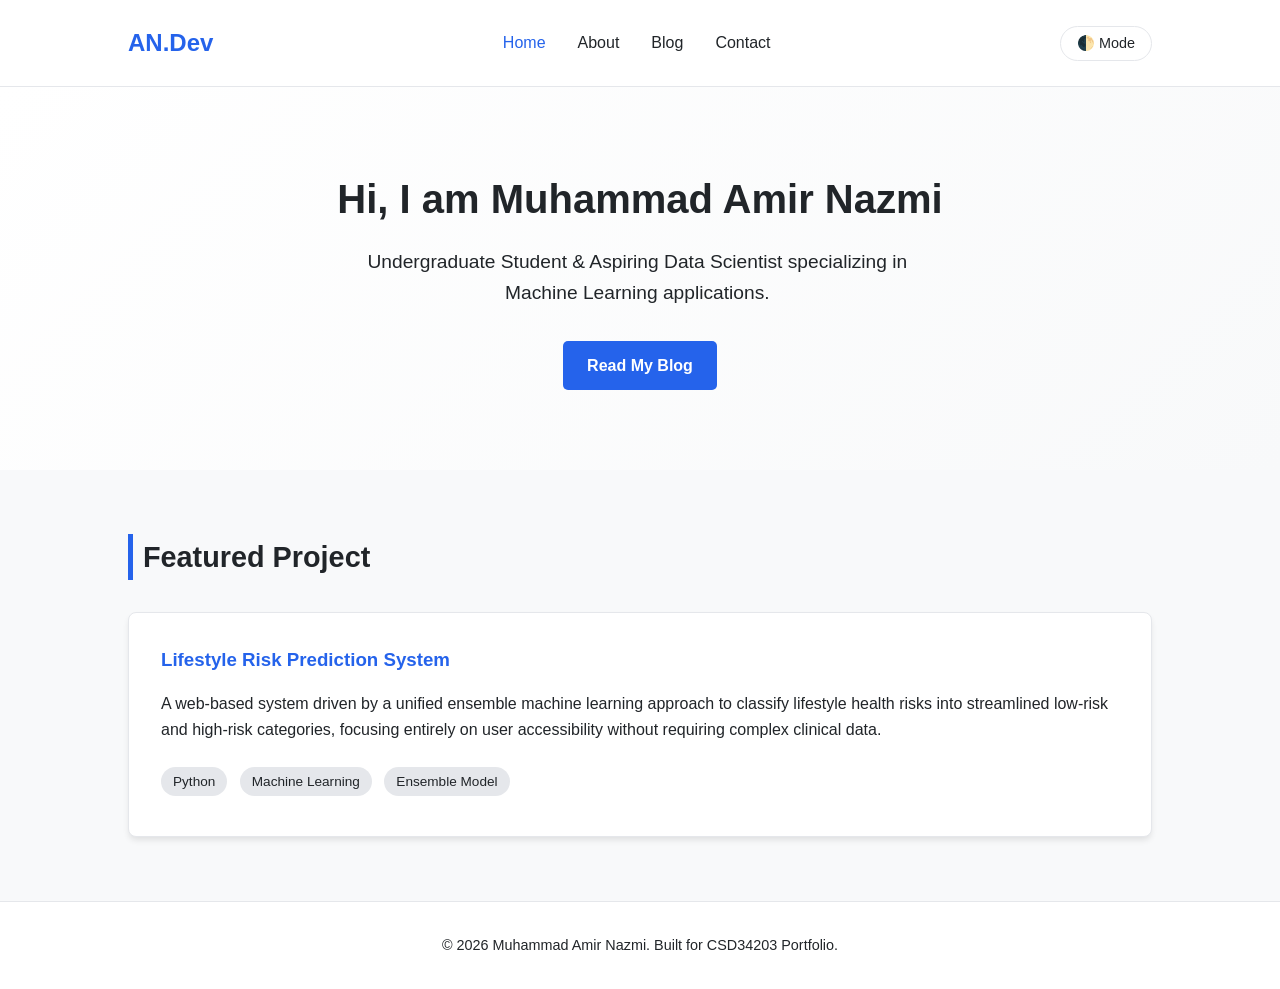
==== index.html @ b19c59d3 "fix: populate missing html contents and complete readme documentation" ====
<!DOCTYPE html>
<html lang="en">
<head>
    <meta charset="UTF-8">
    <meta name="viewport" content="width=device-width, initial-scale=1.0">
    <title>Amir Nazmi | Portfolio & Blog</title>
    <link rel="stylesheet" href="css/style.css">
</head>
<body>
    <header>
        <div class="logo">AN.Dev</div>
        <nav>
            <ul>
                <li><a href="index.html" class="active">Home</a></li>
                <li><a href="about.html">About</a></li>
                <li><a href="blog.html">Blog</a></li>
                <li><a href="contact.html">Contact</a></li>
            </ul>
        </nav>
        <button id="theme-toggle">🌓 Mode</button>
    </header>

    <section class="hero">
        <div class="hero-content">
            <h1>Hi, I am Muhammad Amir Nazmi</h1>
            <p>Undergraduate Student & Aspiring Data Scientist specializing in Machine Learning applications.</p>
            <a href="blog.html" class="btn">Read My Blog</a>
        </div>
    </section>

    <section class="featured-project">
        <h2>Featured Project</h2>
        <div class="project-card">
            <h3>Lifestyle Risk Prediction System</h3>
            <p>A web-based system driven by a unified ensemble machine learning approach to classify lifestyle health risks into streamlined low-risk and high-risk categories, focusing entirely on user accessibility without requiring complex clinical data.</p>
            <span class="tag">Python</span>
            <span class="tag">Machine Learning</span>
            <span class="tag">Ensemble Model</span>
        </div>
    </section>

    <footer>
        <p>&copy; 2026 Muhammad Amir Nazmi. Built for CSD34203 Portfolio.</p>
    </footer>

    <script src="js/script.js"></script>
</body>
</html>
---- css/style.css ----
/* --- Root Variables (Sistem Warna) --- */
:root {
    --bg-color: #f8f9fa;
    --text-color: #212529;
    --card-bg: #ffffff;
    --primary-color: #2563eb;
    --accent-color: #1d4ed8;
    --border-color: #e5e7eb;
}

[data-theme="dark"] {
    --bg-color: #111827;
    --text-color: #f9fafb;
    --card-bg: #1f2937;
    --primary-color: #3b82f6;
    --accent-color: #60a5fa;
    --border-color: #374151;
}

/* --- Base Reset --- */
* {
    margin: 0;
    padding: 0;
    box-sizing: border-box;
    font-family: 'Segoe UI', Tahoma, Geneva, Verdana, sans-serif;
}

body {
    background-color: var(--bg-color);
    color: var(--text-color);
    transition: background-color 0.3s, color 0.3s;
    line-height: 1.6;
}

/* --- Header & Navigation --- */
header {
    display: flex;
    justify-content: space-between;
    align-items: center;
    padding: 1.5rem 10%;
    background-color: var(--card-bg);
    border-bottom: 1px solid var(--border-color);
    position: sticky;
    top: 0;
    z-index: 100;
}

.logo {
    font-size: 1.5rem;
    font-weight: bold;
    color: var(--primary-color);
}

nav ul {
    display: flex;
    list-style: none;
    gap: 2rem;
}

nav ul li a {
    text-decoration: none;
    color: var(--text-color);
    font-weight: 500;
    transition: color 0.2s;
}

nav ul li a:hover, nav ul li a.active {
    color: var(--primary-color);
}

#theme-toggle {
    background: none;
    border: 1px solid var(--border-color);
    padding: 0.5rem 1rem;
    cursor: pointer;
    border-radius: 20px;
    color: var(--text-color);
    font-size: 0.9rem;
}

/* --- Hero Section --- */
.hero {
    display: flex;
    justify-content: center;
    align-items: center;
    text-align: center;
    padding: 5rem 10%;
    background: linear-gradient(135deg, var(--card-bg) 0%, var(--bg-color) 100%);
}

.hero-content h1 {
    font-size: 2.5rem;
    margin-bottom: 1rem;
}

.hero-content p {
    font-size: 1.2rem;
    color: var(--text-color);
    margin-bottom: 2rem;
    max-width: 600px;
}

.btn {
    display: inline-block;
    background-color: var(--primary-color);
    color: white;
    padding: 0.75rem 1.5rem;
    text-decoration: none;
    border-radius: 5px;
    font-weight: bold;
    transition: background 0.2s;
}

.btn:hover {
    background-color: var(--accent-color);
}

/* --- Featured Project Section --- */
.featured-project {
    padding: 4rem 10%;
}

.featured-project h2 {
    margin-bottom: 2rem;
    font-size: 1.8rem;
    border-left: 5px solid var(--primary-color);
    padding-left: 10px;
}

.project-card {
    background-color: var(--card-bg);
    border: 1px solid var(--border-color);
    padding: 2rem;
    border-radius: 8px;
    box-shadow: 0 4px 6px -1px rgba(0, 0, 0, 0.1);
}

.project-card h3 {
    margin-bottom: 1rem;
    color: var(--primary-color);
}

.project-card p {
    margin-bottom: 1.5rem;
}

.tag {
    display: inline-block;
    background-color: var(--border-color);
    color: var(--text-color);
    padding: 0.25rem 0.75rem;
    border-radius: 15px;
    font-size: 0.85rem;
    margin-right: 0.5rem;
    margin-bottom: 0.5rem;
}

/* --- Footer --- */
footer {
    text-align: center;
    padding: 2rem;
    border-top: 1px solid var(--border-color);
    background-color: var(--card-bg);
    font-size: 0.9rem;
}

/* --- RESPONSIVE DESIGN (Mobile Friendly) --- */
@media (max-width: 768px) {
    header {
        flex-direction: column;
        gap: 1rem;
        padding: 1rem;
    }

    nav ul {
        gap: 1rem;
    }

    .hero {
        padding: 3rem 5%;
    }

    .hero-content h1 {
        font-size: 2rem;
    }

    .featured-project {
        padding: 3rem 5%;
    }
}
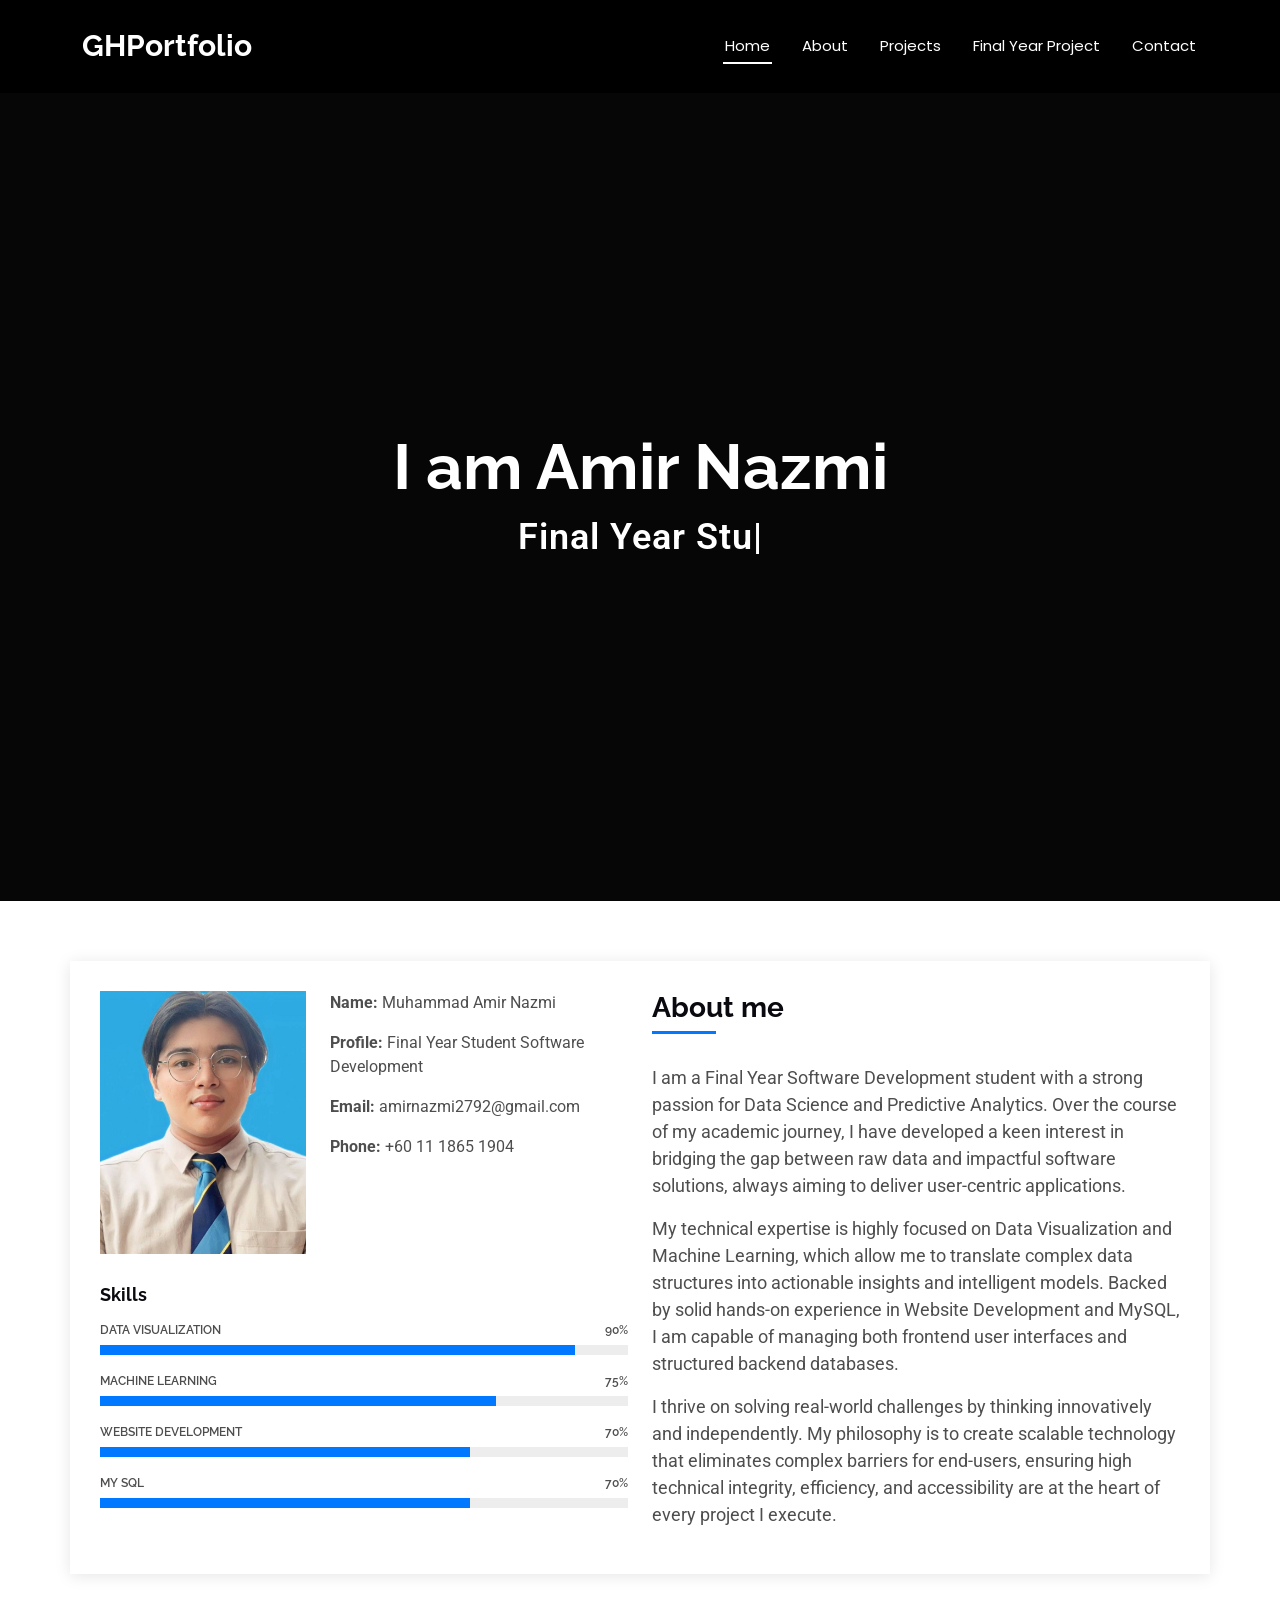
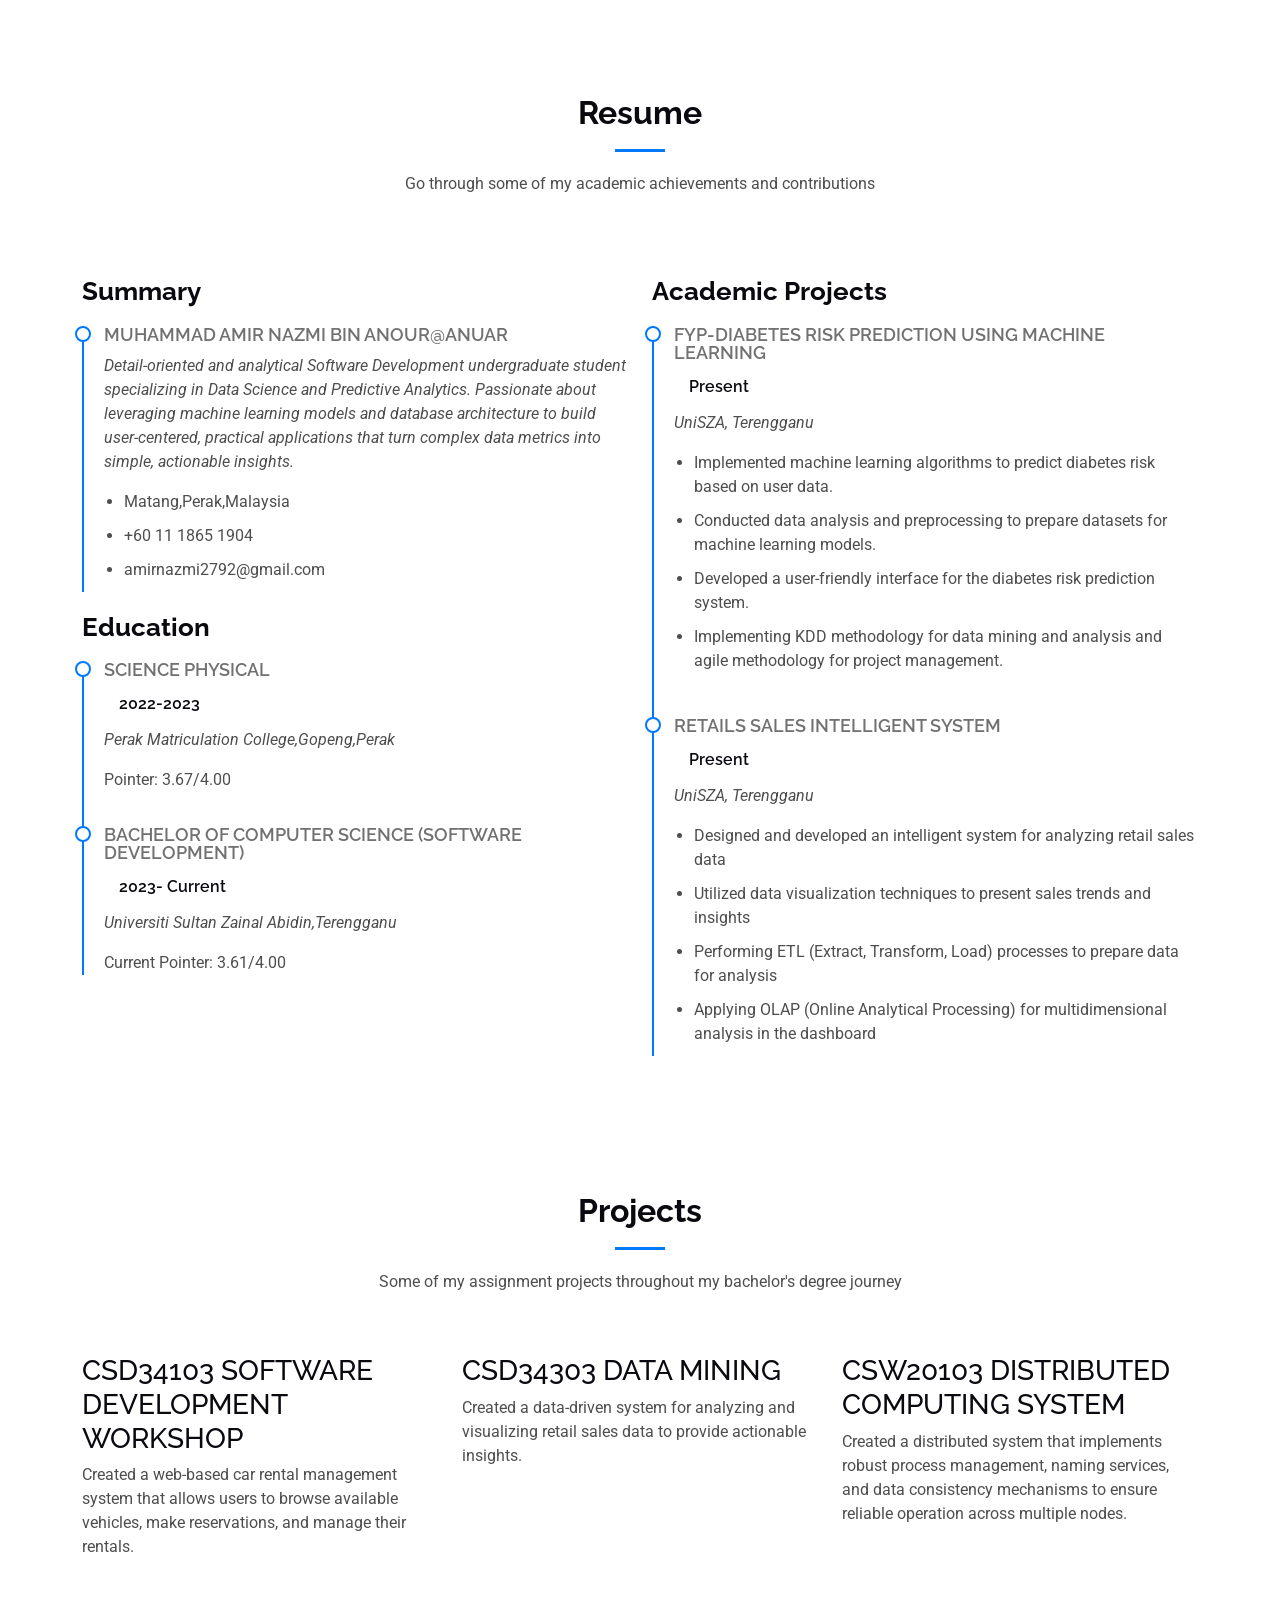
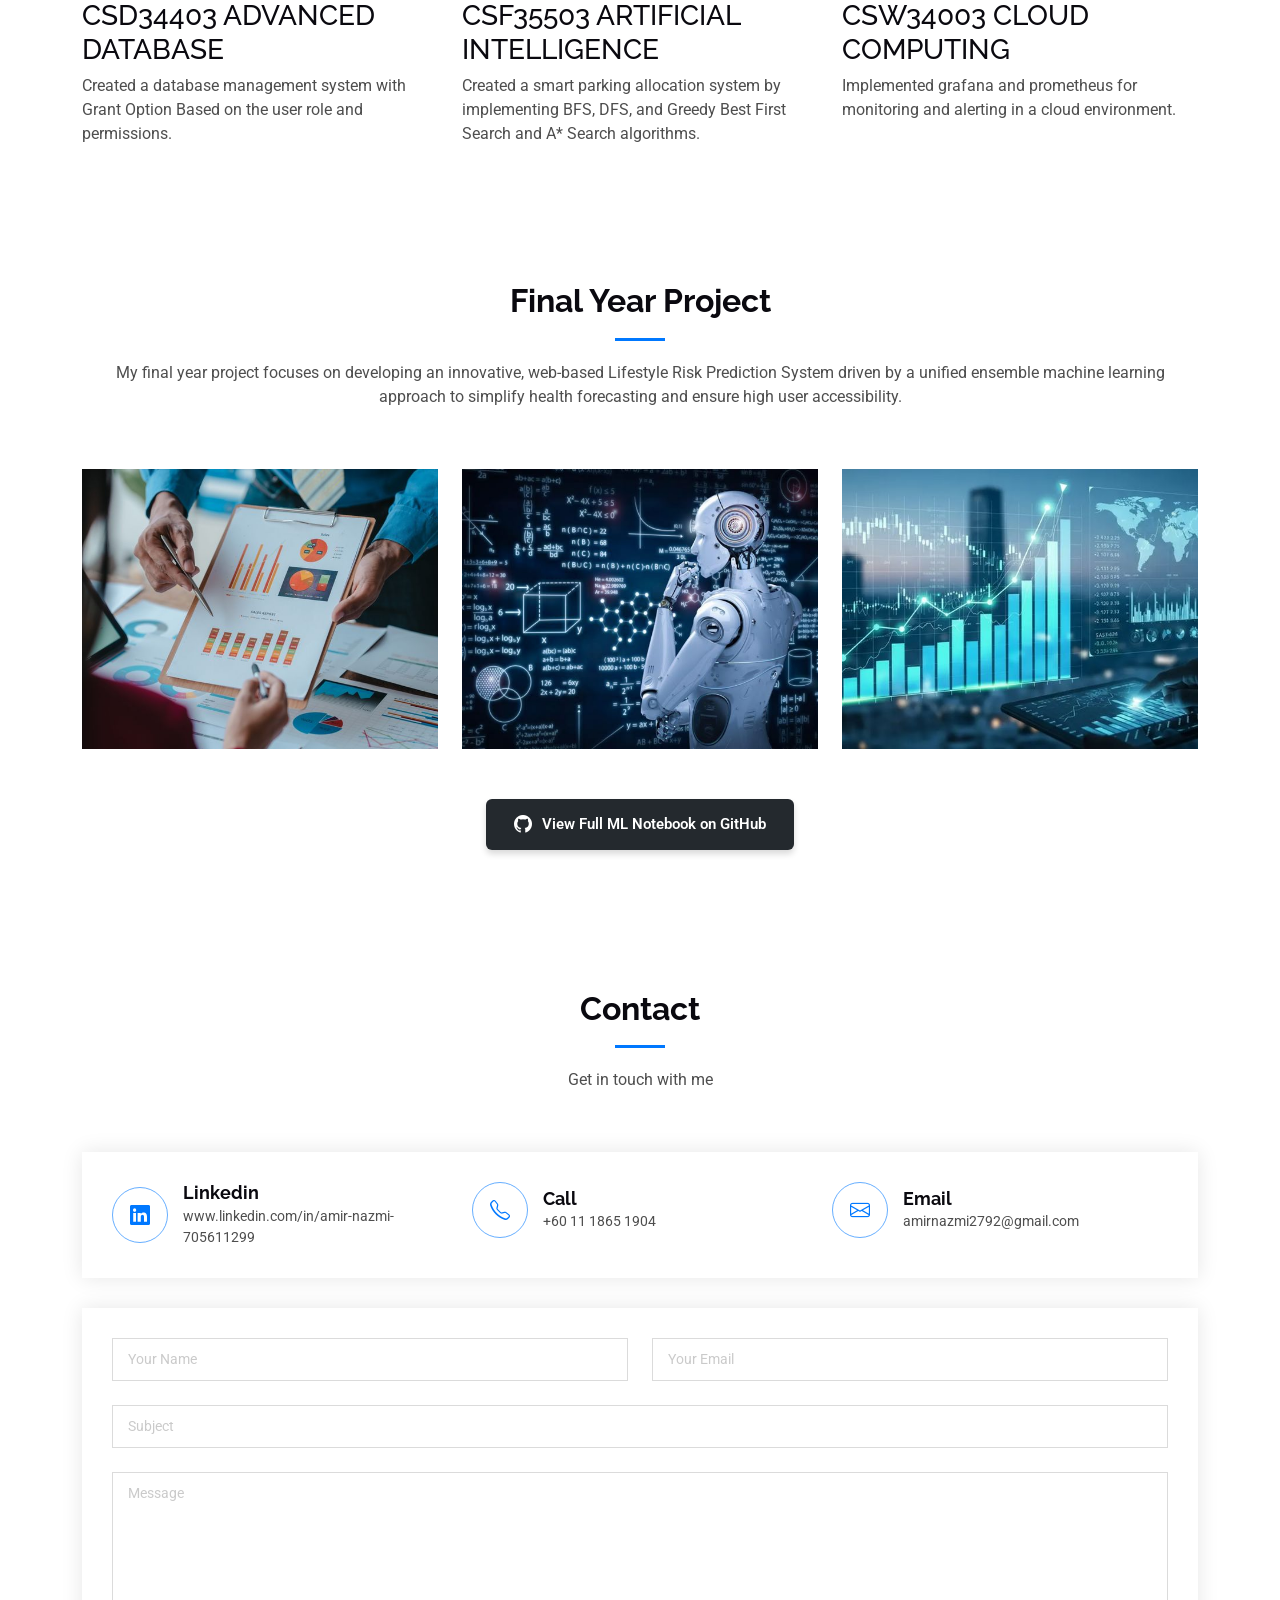
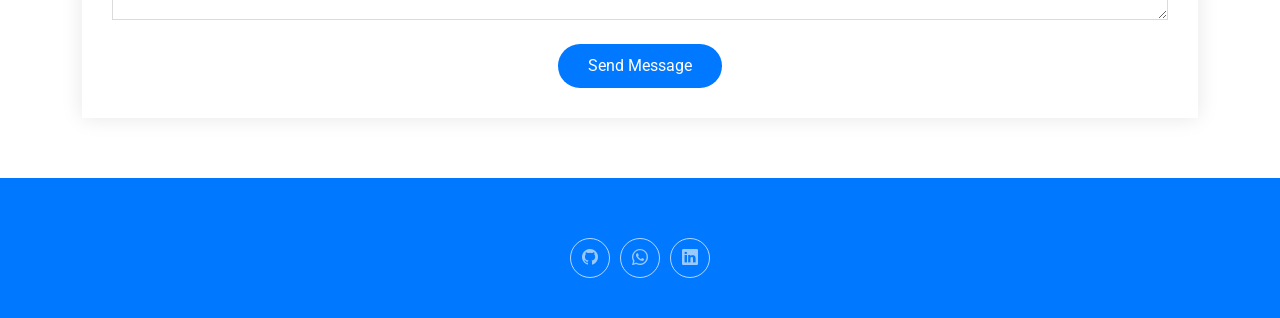
==== commit 9396e843: "clean: remove unused validate.js script and contact.php file" ====
--- a/index.html
+++ b/index.html
@@ -1,48 +1,461 @@
 <!DOCTYPE html>
 <html lang="en">
+
 <head>
-    <meta charset="UTF-8">
-    <meta name="viewport" content="width=device-width, initial-scale=1.0">
-    <title>Amir Nazmi | Portfolio & Blog</title>
-    <link rel="stylesheet" href="css/style.css">
+  <meta charset="utf-8">
+  <meta content="width=device-width, initial-scale=1.0" name="viewport">
+  <title>Main Page</title>
+  <meta name="description" content="">
+  <meta name="keywords" content="">
+
+  <!-- Fonts -->
+  <link href="https://fonts.googleapis.com" rel="preconnect">
+  <link href="https://fonts.gstatic.com" rel="preconnect" crossorigin>
+  <link href="https://fonts.googleapis.com/css2?family=Roboto:ital,wght@0,100;0,300;0,400;0,500;0,700;0,900;1,100;1,300;1,400;1,500;1,700;1,900&family=Poppins:ital,wght@0,100;0,200;0,300;0,400;0,500;0,600;0,700;0,800;0,900;1,100;1,200;1,300;1,400;1,500;1,600;1,700;1,800;1,900&family=Raleway:ital,wght@0,100;0,200;0,300;0,400;0,500;0,600;0,700;0,800;0,900;1,100;1,200;1,300;1,400;1,500;1,600;1,700;1,800;1,900&display=swap" rel="stylesheet">
+
+  <!-- Vendor CSS Files -->
+  <link href="assets/vendor/bootstrap/css/bootstrap.min.css" rel="stylesheet">
+  <link href="assets/vendor/bootstrap-icons/bootstrap-icons.css" rel="stylesheet">
+  <link href="assets/vendor/aos/aos.css" rel="stylesheet">
+  <link href="assets/vendor/glightbox/css/glightbox.min.css" rel="stylesheet">
+  <link href="assets/vendor/swiper/swiper-bundle.min.css" rel="stylesheet">
+
+  <!-- Main CSS File -->
+  <link href="assets/css/main.css" rel="stylesheet">
+
 </head>
-<body>
-    <header>
-        <div class="logo">AN.Dev</div>
-        <nav>
-            <ul>
-                <li><a href="index.html" class="active">Home</a></li>
-                <li><a href="about.html">About</a></li>
-                <li><a href="blog.html">Blog</a></li>
-                <li><a href="contact.html">Contact</a></li>
-            </ul>
-        </nav>
-        <button id="theme-toggle">🌓 Mode</button>
-    </header>
-
-    <section class="hero">
-        <div class="hero-content">
-            <h1>Hi, I am Muhammad Amir Nazmi</h1>
-            <p>Undergraduate Student & Aspiring Data Scientist specializing in Machine Learning applications.</p>
-            <a href="blog.html" class="btn">Read My Blog</a>
-        </div>
-    </section>
-
-    <section class="featured-project">
-        <h2>Featured Project</h2>
-        <div class="project-card">
-            <h3>Lifestyle Risk Prediction System</h3>
-            <p>A web-based system driven by a unified ensemble machine learning approach to classify lifestyle health risks into streamlined low-risk and high-risk categories, focusing entirely on user accessibility without requiring complex clinical data.</p>
-            <span class="tag">Python</span>
-            <span class="tag">Machine Learning</span>
-            <span class="tag">Ensemble Model</span>
-        </div>
-    </section>
-
-    <footer>
-        <p>&copy; 2026 Muhammad Amir Nazmi. Built for CSD34203 Portfolio.</p>
-    </footer>
-
-    <script src="js/script.js"></script>
+
+<body class="index-page">
+
+  <header id="header" class="header d-flex align-items-center sticky-top">
+    <div class="container-fluid container-xl position-relative d-flex align-items-center justify-content-between">
+
+      <a href="index.html" class="logo d-flex align-items-center">
+        <!-- Uncomment the line below if you also wish to use an image logo -->
+        <!-- <img src="assets/img/logo.png" alt=""> -->
+        <h1 class="sitename">GHPortfolio</h1>
+      </a>
+
+      <nav id="navmenu" class="navmenu">
+        <ul>
+          <li><a href="#hero" class="active">Home<br></a></li>
+          <li><a href="#about">About</a></li>
+          <li><a href="#projects">Projects</a></li>
+          <li><a href="#fyp">Final Year Project</a></li>
+          <li><a href="#contact">Contact</a></li>
+        </ul>
+        <i class="mobile-nav-toggle d-xl-none bi bi-list"></i>
+      </nav>
+
+    </div>
+  </header>
+
+  <main class="main">
+
+    <!-- Hero Section -->
+    <section id="hero" class="hero section dark-background">
+      <div class="container d-flex flex-column align-items-center justify-content-center text-center" data-aos="fade-up" data-aos-delay="100">
+        <h2>I am Amir Nazmi</h2>
+        <p><span class="typed" data-typed-items="Final Year Student,Data Science Enthusiast, Data Analyst Enthusiast, Machine Learning Enthusiast"></span></p>
+      </div>
+
+    </section><!-- /Hero Section -->
+
+    <!-- About Section -->
+    <section id="about" class="about section">
+
+      <div class="container" data-aos="fade-up" data-aos-delay="100">
+
+        <div class="row gy-4">
+          <div class="col-md-6">
+
+            <div class="row justify-content-between gy-4">
+              <div class="col-lg-5">
+                <img src="assets/img/profile-img.jpg" class="img-fluid" alt="">
+              </div>
+              <div class="col-lg-7 about-info">
+                <p><strong>Name: </strong> <span>Muhammad Amir Nazmi</span></p>
+                <p><strong>Profile: </strong> <span>Final Year Student Software Development</span></p>
+                <p><strong>Email: </strong> <span>amirnazmi2792@gmail.com</span></p>
+                <p><strong>Phone: </strong> <span>+60 11 1865 1904</span></p>
+              </div>
+            </div>
+
+            <div class="skills-content skills-animation">
+
+              <h5>Skills</h5>
+
+              <div class="progress">
+                <span class="skill"><span>Data Visualization</span> <i class="val">90%</i></span>
+                <div class="progress-bar-wrap">
+                  <div class="progress-bar" role="progressbar" aria-valuenow="90" aria-valuemin="0" aria-valuemax="100"></div>
+                </div>
+              </div><!-- End Skills Item -->
+
+              <div class="progress">
+                <span class="skill"><span>Machine Learning</span> <i class="val">75%</i></span>
+                <div class="progress-bar-wrap">
+                  <div class="progress-bar" role="progressbar" aria-valuenow="75" aria-valuemin="0" aria-valuemax="100"></div>
+                </div>
+              </div><!-- End Skills Item -->
+
+              <div class="progress">
+                <span class="skill"><span>Website Development</span> <i class="val">70%</i></span>
+                <div class="progress-bar-wrap">
+                  <div class="progress-bar" role="progressbar" aria-valuenow="70" aria-valuemin="0" aria-valuemax="100"></div>
+                </div>
+              </div><!-- End Skills Item -->
+
+              <div class="progress">
+                <span class="skill"><span>MY SQL</span> <i class="val">70%</i></span>
+                <div class="progress-bar-wrap">
+                  <div class="progress-bar" role="progressbar" aria-valuenow="70" aria-valuemin="0" aria-valuemax="100"></div>
+                </div>
+              </div><!-- End Skills Item -->
+
+            </div>
+          </div>
+
+          <div class="col-md-6">
+            <div class="about-me">
+              <h4>About me</h4>
+              <p>
+                I am a Final Year Software Development student with a strong passion for Data Science and 
+                Predictive Analytics. Over the course of my academic journey, I have developed a keen interest 
+                in bridging the gap between raw data and impactful software solutions, always aiming to deliver 
+                user-centric applications.
+              </p>
+              <p>
+                My technical expertise is highly focused on Data Visualization and Machine Learning, which 
+                allow me to translate complex data structures into actionable insights and intelligent models. 
+                Backed by solid hands-on experience in Website Development and MySQL, I am capable of managing 
+                both frontend user interfaces and structured backend databases.
+              </p>
+              <p>
+                I thrive on solving real-world challenges by thinking innovatively and independently. My 
+                philosophy is to create scalable technology that eliminates complex barriers for end-users, 
+                ensuring high technical integrity, efficiency, and accessibility are at the heart of every project
+                I execute.
+              </p>
+            </div>
+          </div>
+        </div>
+
+      </div>
+
+    </section><!-- /About Section -->
+
+    <!-- Resume Section -->
+    <section id="resume" class="resume section">
+
+      <!-- Section Title -->
+      <div class="container section-title" data-aos="fade-up">
+        <h2>Resume</h2>
+        <p>Go through some of my academic achievements and contributions</p>
+      </div><!-- End Section Title -->
+
+      <div class="container">
+
+        <div class="row">
+
+          <div class="col-lg-6" data-aos="fade-up" data-aos-delay="100">
+            <h3 class="resume-title">Summary</h3>
+
+            <div class="resume-item pb-0">
+              <h4>Muhammad Amir Nazmi Bin Anour@Anuar</h4>
+              <p><em>Detail-oriented and analytical Software Development undergraduate student specializing in Data Science
+                     and Predictive Analytics. Passionate about leveraging machine learning models and database architecture to
+                     build user-centered, practical applications that turn complex data metrics into simple, actionable insights.</em></p>
+              <ul>
+                <li>Matang,Perak,Malaysia</li>
+                <li>+60 11 1865 1904</li>
+                <li>amirnazmi2792@gmail.com</li>
+              </ul>
+            </div><!-- Edn Resume Item -->
+
+            <h3 class="resume-title">Education</h3>
+            <div class="resume-item">
+              <h4>Science Physical</h4>
+              <h5>2022-2023</h5>
+              <p><em>Perak Matriculation College,Gopeng,Perak</em></p>
+              <p>Pointer: 3.67/4.00</p>
+            </div><!-- Edn Resume Item -->
+
+            <div class="resume-item">
+              <h4>Bachelor of Computer Science (Software Development)</h4>
+              <h5>2023- Current</h5>
+              <p><em>Universiti Sultan Zainal Abidin,Terengganu</em></p>
+              <p>Current Pointer: 3.61/4.00</p>
+            </div><!-- Edn Resume Item -->
+
+          </div>
+
+          <div class="col-lg-6" data-aos="fade-up" data-aos-delay="200">
+            <h3 class="resume-title">Academic Projects</h3>
+            <div class="resume-item">
+              <h4>FYP-Diabetes Risk Prediction using Machine Learning</h4>
+              <h5>Present</h5>
+              <p><em>UniSZA, Terengganu</em></p>
+              <ul>
+                <li>Implemented machine learning algorithms to predict diabetes risk based on user data.</li>
+                <li>Conducted data analysis and preprocessing to prepare datasets for machine learning models.</li>
+                <li>Developed a user-friendly interface for the diabetes risk prediction system.</li>
+                <li>Implementing KDD methodology for data mining and analysis and agile methodology for project management.</li>
+              </ul>
+            </div><!-- Edn Resume Item -->
+
+            <div class="resume-item">
+              <h4>Retails Sales Intelligent System</h4>
+              <h5>Present</h5>
+              <p><em>UniSZA, Terengganu</em></p>
+              <ul>
+                <li>Designed and developed an intelligent system for analyzing retail sales data</li>
+                <li>Utilized data visualization techniques to present sales trends and insights</li>
+                <li>Performing ETL (Extract, Transform, Load) processes to prepare data for analysis</li>
+                <li>Applying OLAP (Online Analytical Processing) for multidimensional analysis in the dashboard</li>
+              </ul>
+            </div><!-- Edn Resume Item -->
+
+          </div>
+
+        </div>
+
+      </div>
+
+    </section><!-- /Resume Section -->
+
+    <!--Projects Section -->
+    <section id="projects" class="projects section">
+
+      <!-- Section Title -->
+      <div class="container section-title" data-aos="fade-up">
+        <h2>Projects</h2>
+        <p>Some of my assignment projects throughout my bachelor's degree journey</p>
+      </div><!-- End Section Title -->
+
+      <div class="container">
+
+        <div class="row gy-4">
+
+          <div class="col-lg-4 col-md-6" data-aos="fade-up" data-aos-delay="100">
+            <div class="service-item  position-relative">
+                <h3>CSD34103 SOFTWARE DEVELOPMENT WORKSHOP</h3>
+              <p>Created a web-based car rental management system that allows users to browse available vehicles, make reservations, and manage their rentals.</p>
+            </div>
+          </div><!-- End Service Item -->
+
+          <div class="col-lg-4 col-md-6" data-aos="fade-up" data-aos-delay="200">
+            <div class="service-item position-relative">
+                <h3>CSD34303 DATA MINING</h3>
+              <p>Created a data-driven system for analyzing and visualizing retail sales data to provide actionable insights.</p>
+            </div>
+          </div><!-- End Service Item -->
+
+          <div class="col-lg-4 col-md-6" data-aos="fade-up" data-aos-delay="300">
+            <div class="service-item position-relative">
+                 <h3>CSW20103 DISTRIBUTED COMPUTING SYSTEM</h3>
+              <p>Created a distributed system that implements robust process management, naming services, and data consistency mechanisms to ensure reliable operation across multiple nodes.</p>
+            </div>
+          </div><!-- End Service Item -->
+
+          <div class="col-lg-4 col-md-6" data-aos="fade-up" data-aos-delay="400">
+            <div class="service-item position-relative">
+                <h3>CSD34403 ADVANCED DATABASE</h3>
+              <p>Created a database management system with Grant Option Based on the user role and permissions.</p>
+            </div>
+          </div><!-- End Service Item -->
+
+          <div class="col-lg-4 col-md-6" data-aos="fade-up" data-aos-delay="500">
+            <div class="service-item position-relative">
+                <h3>CSF35503 ARTIFICIAL INTELLIGENCE</h3>
+              <p>Created a smart parking allocation system by implementing BFS, DFS, and Greedy Best First Search and A* Search algorithms.</p>
+            </div>
+          </div><!-- End Service Item -->
+
+          <div class="col-lg-4 col-md-6" data-aos="fade-up" data-aos-delay="600">
+            <div class="service-item position-relative">
+                <h3>CSW34003 CLOUD COMPUTING</h3>
+              <p>Implemented grafana and prometheus for monitoring and alerting in a cloud environment.</p>
+            </div>
+          </div><!-- End Service Item -->
+
+        </div>
+
+      </div>
+
+    </section><!-- /Projects Section -->
+
+    <!-- FYP Section -->
+  <section id="fyp" class="portfolio section">
+      <div class="container section-title" data-aos="fade-up">
+        <h2>Final Year Project</h2>
+        <p>My final year project focuses on developing an innovative, web-based Lifestyle Risk Prediction System driven by a unified ensemble machine learning approach to simplify health forecasting and ensure high user accessibility.</p>
+      </div>
+
+      <div class="container">
+        <div class="isotope-layout" data-default-filter="*" data-layout="masonry" data-sort="original-order">
+
+          <div class="row gy-4 isotope-container" data-aos="fade-up" data-aos-delay="200">
+
+            <div class="col-lg-4 col-md-6 portfolio-item isotope-item filter-ui">
+              <img src="assets/img/portfolio/app-1.jpg" class="img-fluid" alt="User Interface Dashboard">
+              <div class="portfolio-info">
+                <h4>Preprocessing</h4>
+                <p>Implemented data cleaning, normalization, and feature engineering techniques to prepare the dataset for machine learning models.</p>
+                <a href="assets/img/portfolio/app-1.jpg" title="Preprocessing" data-gallery="portfolio-gallery-ui" class="glightbox preview-link"><i class="bi bi-zoom-in"></i></a>
+                <a href="https://github.com/amirnazmi-gif/Ensemble-Machine-Learning" title="More Details" class="details-link"><i class="bi bi-link-45deg"></i></a>
+              </div>
+            </div>
+
+            <div class="col-lg-4 col-md-6 portfolio-item isotope-item filter-ml">
+              <img src="assets/img/portfolio/product-1.jpg" class="img-fluid" alt="Ensemble Learning Model">
+              <div class="portfolio-info">
+                <h4>ML Model</h4>
+                <p>Integration of multiple machine learning algorithms into a unified system to optimize forecasting metrics stability.</p>
+                <a href="assets/img/portfolio/product-1.jpg" title="ML Model" data-gallery="portfolio-gallery-ml" class="glightbox preview-link"><i class="bi bi-zoom-in"></i></a>
+                <a href="https://github.com/amirnazmi-gif/Ensemble-Machine-Learning" title="More Details" class="details-link"><i class="bi bi-link-45deg"></i></a>
+              </div>
+            </div>
+
+            <div class="col-lg-4 col-md-6 portfolio-item isotope-item filter-db">
+              <img src="assets/img/portfolio/branding-1.jpg" class="img-fluid" alt="Database Schema Diagram">
+              <div class="portfolio-info">
+                <h4>Analysis</h4>
+                <p>Conducted comprehensive data analysis to identify patterns and insights for informed decision-making.</p>
+                <a href="assets/img/portfolio/branding-1.jpg" title=" Analysis" data-gallery="portfolio-gallery-db" class="glightbox preview-link"><i class="bi bi-zoom-in"></i></a>
+                <a href="https://github.com/amirnazmi-gif/Ensemble-Machine-Learning" title="More Details" class="details-link"><i class="bi bi-link-45deg"></i></a>
+              </div>
+            </div>
+
+          </div>
+        </div>
+
+        <div class="portfolio-btn-center-container" data-aos="fade-up" data-aos-delay="300">
+          <a href="https://github.com/amirnazmi-gif/Ensemble-Machine-Learning" target="_blank" class="btn-github-center">
+            <i class="bi bi-github"></i> View Full ML Notebook on GitHub
+          </a>
+        </div>
+
+      </div>
+    </section><!-- /Portfolio Section -->
+
+    <!-- Contact Section -->
+    <section id="contact" class="contact section">
+
+      <!-- Section Title -->
+      <div class="container section-title" data-aos="fade-up">
+        <h2>Contact</h2>
+        <p>Get in touch with me</p>
+      </div><!-- End Section Title -->
+
+      <div class="container" data-aos="fade-up" data-aos-delay="100">
+
+        <div class="info-wrap" data-aos="fade-up" data-aos-delay="200">
+          <div class="row gy-5">
+
+            <div class="col-lg-4">
+              <div class="info-item d-flex align-items-center">
+                <i class="bi bi-linkedin flex-shrink-0"></i>
+                <div>
+                  <h3>Linkedin</h3>
+                  <p>www.linkedin.com/in/amir-nazmi-705611299</p>
+                </div>
+              </div>
+            </div><!-- End Info Item -->
+
+            <div class="col-lg-4">
+              <div class="info-item d-flex align-items-center">
+                <i class="bi bi-telephone flex-shrink-0"></i>
+                <div>
+                  <h3>Call</h3>
+                  <p>+60 11 1865 1904</p>
+                </div>
+              </div>
+            </div><!-- End Info Item -->
+
+            <div class="col-lg-4">
+              <div class="info-item d-flex align-items-center">
+                <i class="bi bi-envelope flex-shrink-0"></i>
+                <div>
+                  <h3>Email</h3>
+                  <p>amirnazmi2792@gmail.com</p>
+                </div>
+              </div>
+            </div><!-- End Info Item -->
+
+          </div>
+        </div>
+
+<form action="https://api.web3forms.com/submit" method="post" class="php-email-form" data-aos="fade-up" data-aos-delay="300">
+          <input type="hidden" name="access_key" value="62e940db-359c-47ab-bdc5-6e0141eda330">
+
+          <div class="row gy-4">
+
+            <div class="col-md-6">
+              <input type="text" name="name" class="form-control" placeholder="Your Name" required="">
+            </div>
+
+            <div class="col-md-6 ">
+              <input type="email" class="form-control" name="email" placeholder="Your Email" required="">
+            </div>
+
+            <div class="col-md-12">
+              <input type="text" class="form-control" name="subject" placeholder="Subject" required="">
+            </div>
+
+            <div class="col-md-12">
+              <textarea class="form-control" name="message" rows="6" placeholder="Message" required=""></textarea>
+            </div>
+
+            <div class="col-md-12 text-center">
+              <div class="loading">Loading</div>
+              <div class="error-message"></div>
+              <div class="sent-message">Your message has been sent. Thank you!</div>
+
+              <button type="submit">Send Message</button>
+            </div>
+
+          </div>
+        </form>
+
+      </div>
+
+    </section><!-- /Contact Section -->
+
+  </main>
+
+  <footer id="footer" class="footer accent-background">
+
+    <div class="container">
+      <div class="social-links d-flex justify-content-center">
+        <a href="https://github.com/amirnazmi-gif" target="_blank"><i class="bi bi-github"></i></a>
+        <a href="https://wa.me/601118651904" target="_blank"><i class="bi bi-whatsapp"></i></a>
+        <a href="https://www.linkedin.com/in/amir-nazmi-705611299/" target="_blank"><i class="bi bi-linkedin"></i></a>
+      </div>
+    </div>
+
+  </footer>
+
+  <!-- Scroll Top -->
+  <a href="#" id="scroll-top" class="scroll-top d-flex align-items-center justify-content-center"><i class="bi bi-arrow-up-short"></i></a>
+
+  <!-- Preloader -->
+  <div id="preloader"></div>
+
+  <!-- Vendor JS Files -->
+  <script src="assets/vendor/bootstrap/js/bootstrap.bundle.min.js"></script>
+  <script src="assets/vendor/aos/aos.js"></script>
+  <script src="assets/vendor/typed.js/typed.umd.js"></script>
+  <script src="assets/vendor/waypoints/noframework.waypoints.js"></script>
+  <script src="assets/vendor/purecounter/purecounter_vanilla.js"></script>
+  <script src="assets/vendor/glightbox/js/glightbox.min.js"></script>
+  <script src="assets/vendor/imagesloaded/imagesloaded.pkgd.min.js"></script>
+  <script src="assets/vendor/isotope-layout/isotope.pkgd.min.js"></script>
+  <script src="assets/vendor/swiper/swiper-bundle.min.js"></script>
+
+  <!-- Main JS File -->
+  <script src="assets/js/main.js"></script>
+
 </body>
+
 </html>
--- a/assets/css/main.css
+++ b/assets/css/main.css
@@ -0,0 +1,1128 @@
+
+/* Fonts */
+:root {
+  --default-font: "Roboto",  system-ui, -apple-system, "Segoe UI", Roboto, "Helvetica Neue", Arial, "Noto Sans", "Liberation Sans", sans-serif, "Apple Color Emoji", "Segoe UI Emoji", "Segoe UI Symbol", "Noto Color Emoji";
+  --heading-font: "Raleway",  sans-serif;
+  --nav-font: "Poppins",  sans-serif;
+}
+
+/* Global Colors - The following color variables are used throughout the website. Updating them here will change the color scheme of the entire website */
+:root { 
+  --background-color: #ffffff; /* Background color for the entire website, including individual sections */
+  --default-color: #4e4e4e; /* Default color used for the majority of the text content across the entire website */
+  --heading-color: #0a090f; /* Color for headings, subheadings and title throughout the website */
+  --accent-color: #0078ff; /* Accent color that represents your brand on the website. It's used for buttons, links, and other elements that need to stand out */
+  --surface-color: #ffffff; /* The surface color is used as a background of boxed elements within sections, such as cards, icon boxes, or other elements that require a visual separation from the global background. */
+  --contrast-color: #ffffff; /* Contrast color for text, ensuring readability against backgrounds of accent, heading, or default colors. */
+}
+
+/* Nav Menu Colors - The following color variables are used specifically for the navigation menu. They are separate from the global colors to allow for more customization options */
+:root {
+  --nav-color: #ffffff;  /* The default color of the main navmenu links */
+  --nav-hover-color: #ffffff; /* Applied to main navmenu links when they are hovered over or active */
+  --nav-mobile-background-color: #ffffff; /* Used as the background color for mobile navigation menu */
+  --nav-dropdown-background-color: #ffffff; /* Used as the background color for dropdown items that appear when hovering over primary navigation items */
+  --nav-dropdown-color: #212529; /* Used for navigation links of the dropdown items in the navigation menu. */
+  --nav-dropdown-hover-color: #0078ff; /* Similar to --nav-hover-color, this color is applied to dropdown navigation links when they are hovered over. */
+}
+
+/* Color Presets - These classes override global colors when applied to any section or element, providing reuse of the sam color scheme. */
+
+.light-background {
+  --background-color: #f9f9f9;
+  --surface-color: #ffffff;
+}
+
+.dark-background {
+  --background-color: #060606;
+  --default-color: #ffffff;
+  --heading-color: #ffffff;
+  --surface-color: #252525;
+  --contrast-color: #ffffff;
+}
+
+.accent-background {
+  --background-color: #0078ff;
+  --default-color: #ffffff;
+  --heading-color: #ffffff;
+  --accent-color: #ffffff;
+  --surface-color: #3393ff;
+  --contrast-color: #ffffff;
+}
+
+/* Smooth scroll */
+:root {
+  scroll-behavior: smooth;
+}
+
+/*--------------------------------------------------------------
+# General Styling & Shared Classes
+--------------------------------------------------------------*/
+body {
+  color: var(--default-color);
+  background-color: var(--background-color);
+  font-family: var(--default-font);
+}
+
+a {
+  color: var(--accent-color);
+  text-decoration: none;
+  transition: 0.3s;
+}
+
+a:hover {
+  color: color-mix(in srgb, var(--accent-color), transparent 25%);
+  text-decoration: none;
+}
+
+h1,
+h2,
+h3,
+h4,
+h5,
+h6 {
+  color: var(--heading-color);
+  font-family: var(--heading-font);
+}
+
+/* PHP Email Form Messages
+------------------------------*/
+.php-email-form .error-message {
+  display: none;
+  background: #df1529;
+  color: #ffffff;
+  text-align: left;
+  padding: 15px;
+  margin-bottom: 24px;
+  font-weight: 600;
+}
+
+.php-email-form .sent-message {
+  display: none;
+  color: #ffffff;
+  background: #059652;
+  text-align: center;
+  padding: 15px;
+  margin-bottom: 24px;
+  font-weight: 600;
+}
+
+.php-email-form .loading {
+  display: none;
+  background: var(--surface-color);
+  text-align: center;
+  padding: 15px;
+  margin-bottom: 24px;
+}
+
+.php-email-form .loading:before {
+  content: "";
+  display: inline-block;
+  border-radius: 50%;
+  width: 24px;
+  height: 24px;
+  margin: 0 10px -6px 0;
+  border: 3px solid var(--accent-color);
+  border-top-color: var(--surface-color);
+  animation: php-email-form-loading 1s linear infinite;
+}
+
+@keyframes php-email-form-loading {
+  0% {
+    transform: rotate(0deg);
+  }
+
+  100% {
+    transform: rotate(360deg);
+  }
+}
+
+/*--------------------------------------------------------------
+# Global Header
+--------------------------------------------------------------*/
+.header {
+  --background-color: #000000;
+  --default-color: #ffffff;
+  --heading-color: #ffffff;
+  color: var(--default-color);
+  background-color: var(--background-color);
+  padding: 20px 0;
+  transition: all 0.5s;
+  z-index: 997;
+}
+
+.header .logo {
+  line-height: 1;
+}
+
+.header .logo img {
+  max-height: 32px;
+  margin-right: 8px;
+}
+
+.header .logo h1 {
+  font-size: 30px;
+  margin: 0;
+  font-weight: 700;
+  color: var(--heading-color);
+}
+
+.scrolled .header {
+  box-shadow: 0px 0 18px rgba(0, 0, 0, 0.1);
+}
+
+/*--------------------------------------------------------------
+# Navigation Menu
+--------------------------------------------------------------*/
+/* Desktop Navigation */
+@media (min-width: 1200px) {
+  .navmenu {
+    padding: 0;
+  }
+
+  .navmenu ul {
+    margin: 0;
+    padding: 0;
+    display: flex;
+    list-style: none;
+    align-items: center;
+  }
+
+  .navmenu li {
+    position: relative;
+  }
+
+  .navmenu>ul>li {
+    white-space: nowrap;
+    padding: 15px 14px;
+  }
+
+  .navmenu>ul>li:last-child {
+    padding-right: 0;
+  }
+
+  .navmenu a,
+  .navmenu a:focus {
+    color: var(--nav-color);
+    font-size: 15px;
+    padding: 0 2px;
+    font-family: var(--nav-font);
+    font-weight: 400;
+    display: flex;
+    align-items: center;
+    justify-content: space-between;
+    white-space: nowrap;
+    transition: 0.3s;
+    position: relative;
+  }
+
+  .navmenu a i,
+  .navmenu a:focus i {
+    font-size: 12px;
+    line-height: 0;
+    margin-left: 5px;
+    transition: 0.3s;
+  }
+
+  .navmenu>ul>li>a:before {
+    content: "";
+    position: absolute;
+    width: 100%;
+    height: 2px;
+    bottom: -6px;
+    left: 0;
+    background-color: var(--nav-hover-color);
+    visibility: hidden;
+    width: 0px;
+    transition: all 0.3s ease-in-out 0s;
+  }
+
+  .navmenu a:hover:before,
+  .navmenu li:hover>a:before,
+  .navmenu .active:before {
+    visibility: visible;
+    width: 100%;
+  }
+
+  .navmenu li:hover>a,
+  .navmenu .active,
+  .navmenu .active:focus {
+    color: var(--nav-hover-color);
+  }
+
+  .navmenu .dropdown ul {
+    margin: 0;
+    padding: 10px 0;
+    background: var(--nav-dropdown-background-color);
+    display: block;
+    position: absolute;
+    visibility: hidden;
+    left: 14px;
+    top: 130%;
+    opacity: 0;
+    transition: 0.3s;
+    border-radius: 4px;
+    z-index: 99;
+    box-shadow: 0px 0px 30px rgba(0, 0, 0, 0.1);
+  }
+
+  .navmenu .dropdown ul li {
+    min-width: 200px;
+  }
+
+  .navmenu .dropdown ul a {
+    padding: 10px 20px;
+    font-size: 15px;
+    text-transform: none;
+    color: var(--nav-dropdown-color);
+  }
+
+  .navmenu .dropdown ul a i {
+    font-size: 12px;
+  }
+
+  .navmenu .dropdown ul a:hover,
+  .navmenu .dropdown ul .active:hover,
+  .navmenu .dropdown ul li:hover>a {
+    color: var(--nav-dropdown-hover-color);
+  }
+
+  .navmenu .dropdown:hover>ul {
+    opacity: 1;
+    top: 100%;
+    visibility: visible;
+  }
+
+  .navmenu .dropdown .dropdown ul {
+    top: 0;
+    left: -90%;
+    visibility: hidden;
+  }
+
+  .navmenu .dropdown .dropdown:hover>ul {
+    opacity: 1;
+    top: 0;
+    left: -100%;
+    visibility: visible;
+  }
+}
+
+/* Mobile Navigation */
+@media (max-width: 1199px) {
+  .mobile-nav-toggle {
+    color: var(--nav-color);
+    font-size: 28px;
+    line-height: 0;
+    margin-right: 10px;
+    cursor: pointer;
+    transition: color 0.3s;
+  }
+
+  .navmenu {
+    padding: 0;
+    z-index: 9997;
+  }
+
+  .navmenu ul {
+    display: none;
+    list-style: none;
+    position: absolute;
+    inset: 60px 20px 20px 20px;
+    padding: 10px 0;
+    margin: 0;
+    border-radius: 6px;
+    background-color: var(--nav-mobile-background-color);
+    border: 1px solid color-mix(in srgb, var(--default-color), transparent 90%);
+    box-shadow: none;
+    overflow-y: auto;
+    transition: 0.3s;
+    z-index: 9998;
+  }
+
+  .navmenu a,
+  .navmenu a:focus {
+    color: var(--nav-dropdown-color);
+    padding: 10px 20px;
+    font-family: var(--nav-font);
+    font-size: 17px;
+    font-weight: 500;
+    display: flex;
+    align-items: center;
+    justify-content: space-between;
+    white-space: nowrap;
+    transition: 0.3s;
+  }
+
+  .navmenu a i,
+  .navmenu a:focus i {
+    font-size: 12px;
+    line-height: 0;
+    margin-left: 5px;
+    width: 30px;
+    height: 30px;
+    display: flex;
+    align-items: center;
+    justify-content: center;
+    border-radius: 50%;
+    transition: 0.3s;
+    background-color: color-mix(in srgb, var(--accent-color), transparent 90%);
+  }
+
+  .navmenu a i:hover,
+  .navmenu a:focus i:hover {
+    background-color: var(--accent-color);
+    color: var(--contrast-color);
+  }
+
+  .navmenu a:hover,
+  .navmenu .active,
+  .navmenu .active:focus {
+    color: var(--nav-dropdown-hover-color);
+  }
+
+  .navmenu .active i,
+  .navmenu .active:focus i {
+    background-color: var(--accent-color);
+    color: var(--contrast-color);
+    transform: rotate(180deg);
+  }
+
+  .navmenu .dropdown ul {
+    position: static;
+    display: none;
+    z-index: 99;
+    padding: 10px 0;
+    margin: 10px 20px;
+    background-color: var(--nav-dropdown-background-color);
+    transition: all 0.5s ease-in-out;
+  }
+
+  .navmenu .dropdown ul ul {
+    background-color: rgba(33, 37, 41, 0.1);
+  }
+
+  .navmenu .dropdown>.dropdown-active {
+    display: block;
+    background-color: rgba(33, 37, 41, 0.03);
+  }
+
+  .mobile-nav-active {
+    overflow: hidden;
+  }
+
+  .mobile-nav-active .mobile-nav-toggle {
+    color: #fff;
+    position: absolute;
+    font-size: 32px;
+    top: 15px;
+    right: 15px;
+    margin-right: 0;
+    z-index: 9999;
+  }
+
+  .mobile-nav-active .navmenu {
+    position: fixed;
+    overflow: hidden;
+    inset: 0;
+    background: rgba(33, 37, 41, 0.8);
+    transition: 0.3s;
+  }
+
+  .mobile-nav-active .navmenu>ul {
+    display: block;
+  }
+}
+
+/*--------------------------------------------------------------
+# Global Footer
+--------------------------------------------------------------*/
+.footer {
+  color: var(--default-color);
+  background-color: var(--background-color);
+  font-size: 14px;
+  padding: 40px 0;
+  position: relative;
+}
+
+.footer .copyright p {
+  margin-bottom: 0;
+}
+
+.footer .social-links {
+  margin-top: 20px;
+}
+
+.footer .social-links a {
+  display: flex;
+  align-items: center;
+  justify-content: center;
+  width: 40px;
+  height: 40px;
+  border-radius: 50%;
+  border: 1px solid color-mix(in srgb, var(--default-color), transparent 30%);
+  font-size: 16px;
+  color: color-mix(in srgb, var(--default-color), transparent 40%);
+  margin: 0 5px;
+  transition: 0.3s;
+}
+
+.footer .social-links a:hover {
+  color: var(--default-color);
+  border-color: var(--default-color);
+}
+
+.footer .credits {
+  margin-top: 10px;
+  font-size: 13px;
+  text-align: center;
+}
+
+.footer .credits a {
+  color: color-mix(in srgb, var(--default-color), transparent 30%);
+}
+
+/*--------------------------------------------------------------
+# Preloader
+--------------------------------------------------------------*/
+#preloader {
+  position: fixed;
+  inset: 0;
+  z-index: 999999;
+  overflow: hidden;
+  background: var(--background-color);
+  transition: all 0.6s ease-out;
+}
+
+#preloader:before {
+  content: "";
+  position: fixed;
+  top: calc(50% - 30px);
+  left: calc(50% - 30px);
+  border: 6px solid #ffffff;
+  border-color: var(--accent-color) transparent var(--accent-color) transparent;
+  border-radius: 50%;
+  width: 60px;
+  height: 60px;
+  animation: animate-preloader 1.5s linear infinite;
+}
+
+@keyframes animate-preloader {
+  0% {
+    transform: rotate(0deg);
+  }
+
+  100% {
+    transform: rotate(360deg);
+  }
+}
+
+/*--------------------------------------------------------------
+# Scroll Top Button
+--------------------------------------------------------------*/
+.scroll-top {
+  position: fixed;
+  visibility: hidden;
+  opacity: 0;
+  right: 15px;
+  bottom: -15px;
+  z-index: 99999;
+  background-color: var(--accent-color);
+  width: 44px;
+  height: 44px;
+  border-radius: 50px;
+  transition: all 0.4s;
+}
+
+.scroll-top i {
+  font-size: 24px;
+  color: var(--contrast-color);
+  line-height: 0;
+}
+
+.scroll-top:hover {
+  background-color: color-mix(in srgb, var(--accent-color), transparent 20%);
+  color: var(--contrast-color);
+}
+
+.scroll-top.active {
+  visibility: visible;
+  opacity: 1;
+  bottom: 15px;
+}
+
+/*--------------------------------------------------------------
+# Disable aos animation delay on mobile devices
+--------------------------------------------------------------*/
+@media screen and (max-width: 768px) {
+  [data-aos-delay] {
+    transition-delay: 0 !important;
+  }
+}
+
+/*--------------------------------------------------------------
+# Global Page Titles & Breadcrumbs
+--------------------------------------------------------------*/
+.page-title {
+  --background-color: color-mix(in srgb, var(--default-color), transparent 96%);
+  color: var(--default-color);
+  background-color: var(--background-color);
+  padding: 25px 0;
+  position: relative;
+}
+
+.page-title h1 {
+  font-size: 24px;
+  font-weight: 700;
+}
+
+.page-title .breadcrumbs ol {
+  display: flex;
+  flex-wrap: wrap;
+  list-style: none;
+  padding: 0;
+  margin: 0;
+  font-size: 14px;
+  font-weight: 400;
+}
+
+.page-title .breadcrumbs ol li+li {
+  padding-left: 10px;
+}
+
+.page-title .breadcrumbs ol li+li::before {
+  content: "/";
+  display: inline-block;
+  padding-right: 10px;
+  color: color-mix(in srgb, var(--default-color), transparent 70%);
+}
+
+/*--------------------------------------------------------------
+# Global Sections
+--------------------------------------------------------------*/
+section,
+.section {
+  color: var(--default-color);
+  background-color: var(--background-color);
+  padding: 60px 0;
+  scroll-margin-top: 92px;
+  overflow: clip;
+}
+
+@media (max-width: 1199px) {
+
+  section,
+  .section {
+    scroll-margin-top: 76px;
+  }
+}
+
+/*--------------------------------------------------------------
+# Global Section Titles
+--------------------------------------------------------------*/
+.section-title {
+  text-align: center;
+  padding-bottom: 60px;
+  position: relative;
+}
+
+.section-title h2 {
+  font-size: 32px;
+  font-weight: 700;
+  margin-bottom: 20px;
+  padding-bottom: 20px;
+  position: relative;
+}
+
+.section-title h2:after {
+  content: "";
+  position: absolute;
+  display: block;
+  width: 50px;
+  height: 3px;
+  background: var(--accent-color);
+  left: 0;
+  right: 0;
+  bottom: 0;
+  margin: auto;
+}
+
+.section-title p {
+  margin-bottom: 0;
+}
+
+/*--------------------------------------------------------------
+# Hero Section
+--------------------------------------------------------------*/
+.hero {
+  width: 100%;
+  min-height: calc(100vh - 92px);
+  position: relative;
+  padding: 60px 0;
+  display: flex;
+  align-items: center;
+  justify-content: center;
+}
+
+.hero img {
+  position: absolute;
+  inset: 0;
+  display: block;
+  width: 100%;
+  height: 100%;
+  object-fit: cover;
+  z-index: 1;
+}
+
+.hero:before {
+  content: "";
+  background: color-mix(in srgb, var(--background-color), transparent 30%);
+  position: absolute;
+  inset: 0;
+  z-index: 2;
+}
+
+.hero .container {
+  position: relative;
+  z-index: 3;
+}
+
+.hero h2 {
+  margin: 0;
+  font-size: 64px;
+  font-weight: 700;
+}
+
+.hero p {
+  margin: 5px 0 0 0;
+  font-size: 36px;
+  font-weight: 600;
+}
+
+.hero p span {
+  letter-spacing: 1px;
+}
+
+@media (max-width: 768px) {
+  .hero h2 {
+    font-size: 32px;
+  }
+
+  .hero p {
+    font-size: 20px;
+  }
+}
+
+/*--------------------------------------------------------------
+# About Section
+--------------------------------------------------------------*/
+.about .container {
+  background-color: var(--surface-color);
+  box-shadow: 0px 2px 15px rgba(0, 0, 0, 0.1);
+  padding: 30px;
+}
+
+.about .skills-content h5 {
+  font-size: 18px;
+  font-weight: 700;
+  margin: 30px 0 15px 0;
+}
+
+.about .progress {
+  height: 36px;
+  display: block;
+  background: none;
+  border-radius: 0;
+  margin-top: 15px;
+}
+
+.about .progress .skill {
+  color: var(--default-color);
+  padding: 0;
+  margin: 0 0 6px 0;
+  text-transform: uppercase;
+  display: block;
+  font-weight: 600;
+  font-family: var(--heading-font);
+}
+
+.about .progress .skill .val {
+  float: right;
+  font-style: normal;
+}
+
+.about .progress-bar-wrap {
+  background: color-mix(in srgb, var(--default-color), transparent 90%);
+  height: 10px;
+}
+
+.about .progress-bar {
+  width: 1px;
+  height: 10px;
+  transition: 0.9s;
+  background-color: var(--accent-color);
+}
+
+.about .about-me h4 {
+  font-size: 28px;
+  position: relative;
+  padding-bottom: 10px;
+  margin-bottom: 30px;
+  font-weight: 700;
+}
+
+.about .about-me h4:after {
+  content: "";
+  position: absolute;
+  display: block;
+  width: 64px;
+  height: 3px;
+  background: var(--accent-color);
+  left: 0;
+  bottom: 0;
+  margin: auto;
+}
+
+.about .about-me p {
+  font-size: 18px;
+}
+
+/*--------------------------------------------------------------
+# Resume Section
+--------------------------------------------------------------*/
+.resume .resume-title {
+  color: var(--heading-color);
+  font-size: 26px;
+  font-weight: 700;
+  margin-top: 20px;
+  margin-bottom: 20px;
+}
+
+.resume .resume-item {
+  padding: 0 0 20px 20px;
+  margin-top: -2px;
+  border-left: 2px solid var(--accent-color);
+  position: relative;
+}
+
+.resume .resume-item h4 {
+  line-height: 18px;
+  font-size: 18px;
+  font-weight: 600;
+  text-transform: uppercase;
+  color: color-mix(in srgb, var(--default-color), transparent 20%);
+  margin-bottom: 10px;
+}
+
+.resume .resume-item h5 {
+  font-size: 16px;
+  padding: 5px 15px;
+  display: inline-block;
+  font-weight: 600;
+  margin-bottom: 10px;
+}
+
+.resume .resume-item ul {
+  padding-left: 20px;
+}
+
+.resume .resume-item ul li {
+  padding-bottom: 10px;
+}
+
+.resume .resume-item:last-child {
+  padding-bottom: 0;
+}
+
+.resume .resume-item::before {
+  content: "";
+  position: absolute;
+  width: 16px;
+  height: 16px;
+  border-radius: 50px;
+  left: -9px;
+  top: 0;
+  background: var(--background-color);
+  border: 2px solid var(--accent-color);
+}
+
+/*--------------------------------------------------------------
+# Stats Section
+--------------------------------------------------------------*/
+.stats {
+  position: relative;
+  padding: 120px 0;
+}
+
+.stats img {
+  position: absolute;
+  inset: 0;
+  display: block;
+  width: 100%;
+  height: 100%;
+  object-fit: cover;
+  z-index: 1;
+}
+
+.stats:before {
+  content: "";
+  background: color-mix(in srgb, var(--background-color), transparent 40%);
+  position: absolute;
+  inset: 0;
+  z-index: 2;
+}
+
+.stats .container {
+  position: relative;
+  z-index: 3;
+}
+
+.stats .stats-item {
+  padding: 30px;
+  width: 100%;
+}
+
+.stats .stats-item span {
+  font-size: 48px;
+  display: block;
+  color: var(--default-color);
+  font-weight: 700;
+}
+
+.stats .stats-item p {
+  padding: 0;
+  margin: 0;
+  font-family: var(--heading-font);
+  font-size: 16px;
+  font-weight: 700;
+  color: color-mix(in srgb, var(--default-color), transparent 40%);
+}
+
+/*--------------------------------------------------------------
+# Portfolio Section
+--------------------------------------------------------------*/
+.portfolio .portfolio-filters {
+  padding: 0;
+  margin: 0 auto 20px auto;
+  list-style: none;
+  text-align: center;
+}
+
+.portfolio .portfolio-filters li {
+  cursor: pointer;
+  display: inline-block;
+  padding: 0;
+  font-size: 16px;
+  font-weight: 600;
+  margin: 0 10px;
+  line-height: 1;
+  text-transform: uppercase;
+  margin-bottom: 5px;
+  transition: all 0.3s ease-in-out;
+}
+
+.portfolio .portfolio-filters li:hover,
+.portfolio .portfolio-filters li.filter-active {
+  color: var(--accent-color);
+}
+
+.portfolio .portfolio-filters li:first-child {
+  margin-left: 0;
+}
+
+.portfolio .portfolio-filters li:last-child {
+  margin-right: 0;
+}
+
+@media (max-width: 575px) {
+  .portfolio .portfolio-filters li {
+    font-size: 14px;
+    margin: 0 5px;
+  }
+}
+
+.portfolio .portfolio-item {
+  position: relative;
+}
+
+.portfolio .portfolio-item img {
+  width: 100% !important;
+  height: 280px !important;     
+  object-fit: cover !important; 
+}
+
+.portfolio .portfolio-item .portfolio-info {
+  opacity: 0;
+  position: absolute;
+  left: 30px;
+  right: 30px;
+  bottom: 0;
+  z-index: 3;
+  transition: all ease-in-out 0.3s;
+  background: color-mix(in srgb, var(--background-color), transparent 10%);
+  padding: 15px;
+}
+
+.portfolio .portfolio-item .portfolio-info h4 {
+  font-size: 18px;
+  font-weight: 600;
+  padding-right: 50px;
+}
+
+.portfolio .portfolio-item .portfolio-info p {
+  color: color-mix(in srgb, var(--default-color), transparent 30%);
+  font-size: 14px;
+  margin-bottom: 0;
+  padding-right: 50px;
+}
+
+.portfolio .portfolio-item .portfolio-info .preview-link,
+.portfolio .portfolio-item .portfolio-info .details-link {
+  position: absolute;
+  right: 50px;
+  font-size: 24px;
+  top: calc(50% - 14px);
+  color: color-mix(in srgb, var(--default-color), transparent 30%);
+  transition: 0.3s;
+  line-height: 0;
+}
+
+.portfolio .portfolio-item .portfolio-info .preview-link:hover,
+.portfolio .portfolio-item .portfolio-info .details-link:hover {
+  color: var(--accent-color);
+}
+
+.portfolio .portfolio-item .portfolio-info .details-link {
+  right: 14px;
+  font-size: 28px;
+}
+
+.portfolio .portfolio-item:hover .portfolio-info {
+  opacity: 1;
+  bottom: 20px;
+}
+
+.portfolio-btn-center-container {
+  display: block;
+  width: 100%;
+  clear: both;              
+  text-align: center;         
+  margin-top: 50px;           
+  margin-bottom: 20px;
+  position: relative;
+  z-index: 99;                 
+}
+
+.btn-github-center {
+  display: inline-flex;
+  align-items: center;
+  justify-content: center;
+  gap: 10px;
+  background-color: #24292e;    
+  color: #ffffff !important;
+  padding: 12px 28px;
+  font-size: 15px;
+  font-weight: 600;
+  text-decoration: none;
+  border-radius: 6px;
+  box-shadow: 0 4px 6px rgba(0, 0, 0, 0.15);
+  transition: background-color 0.2s ease, transform 0.2s ease;
+}
+
+.btn-github-center:hover {
+  background-color: #444c56;  
+  transform: translateY(-2px);  
+  box-shadow: 0 6px 12px rgba(0, 0, 0, 0.2);
+}
+
+.btn-github-center i {
+  font-size: 18px;
+}
+/*--------------------------------------------------------------
+# Contact Section
+--------------------------------------------------------------*/
+.contact .info-wrap {
+  background-color: var(--surface-color);
+  box-shadow: 0px 0px 20px rgba(0, 0, 0, 0.1);
+  padding: 30px;
+  margin-bottom: 30px;
+}
+
+.contact .info-item i {
+  font-size: 20px;
+  color: var(--accent-color);
+  width: 56px;
+  height: 56px;
+  display: flex;
+  justify-content: center;
+  align-items: center;
+  transition: all 0.3s ease-in-out;
+  border-radius: 50%;
+  border: 1px solid color-mix(in srgb, var(--accent-color), transparent 40%);
+  margin-right: 15px;
+}
+
+.contact .info-item h3 {
+  font-size: 18px;
+  font-weight: 700;
+  margin: 0 0 2px 0;
+}
+
+.contact .info-item p {
+  padding: 0;
+  margin-bottom: 0;
+  font-size: 14px;
+}
+
+.contact .info-item:hover i {
+  background: var(--accent-color);
+  color: var(--contrast-color);
+}
+
+.contact .php-email-form {
+  background-color: var(--surface-color);
+  box-shadow: 0px 0px 20px rgba(0, 0, 0, 0.1);
+  padding: 30px;
+}
+
+@media (max-width: 575px) {
+  .contact .php-email-form {
+    padding: 20px;
+  }
+}
+
+.contact .php-email-form input[type=text],
+.contact .php-email-form input[type=email],
+.contact .php-email-form textarea {
+  font-size: 14px;
+  padding: 10px 15px;
+  box-shadow: none;
+  border-radius: 0;
+  color: var(--default-color);
+  background-color: color-mix(in srgb, var(--background-color), transparent 50%);
+  border-color: color-mix(in srgb, var(--default-color), transparent 80%);
+}
+
+.contact .php-email-form input[type=text]:focus,
+.contact .php-email-form input[type=email]:focus,
+.contact .php-email-form textarea:focus {
+  border-color: var(--accent-color);
+}
+
+.contact .php-email-form input[type=text]::placeholder,
+.contact .php-email-form input[type=email]::placeholder,
+.contact .php-email-form textarea::placeholder {
+  color: color-mix(in srgb, var(--default-color), transparent 70%);
+}
+
+.contact .php-email-form button[type=submit] {
+  color: var(--contrast-color);
+  background: var(--accent-color);
+  border: 0;
+  padding: 10px 30px;
+  transition: 0.4s;
+  border-radius: 50px;
+}
+
+.contact .php-email-form button[type=submit]:hover {
+  background: color-mix(in srgb, var(--accent-color), transparent 20%);
+}
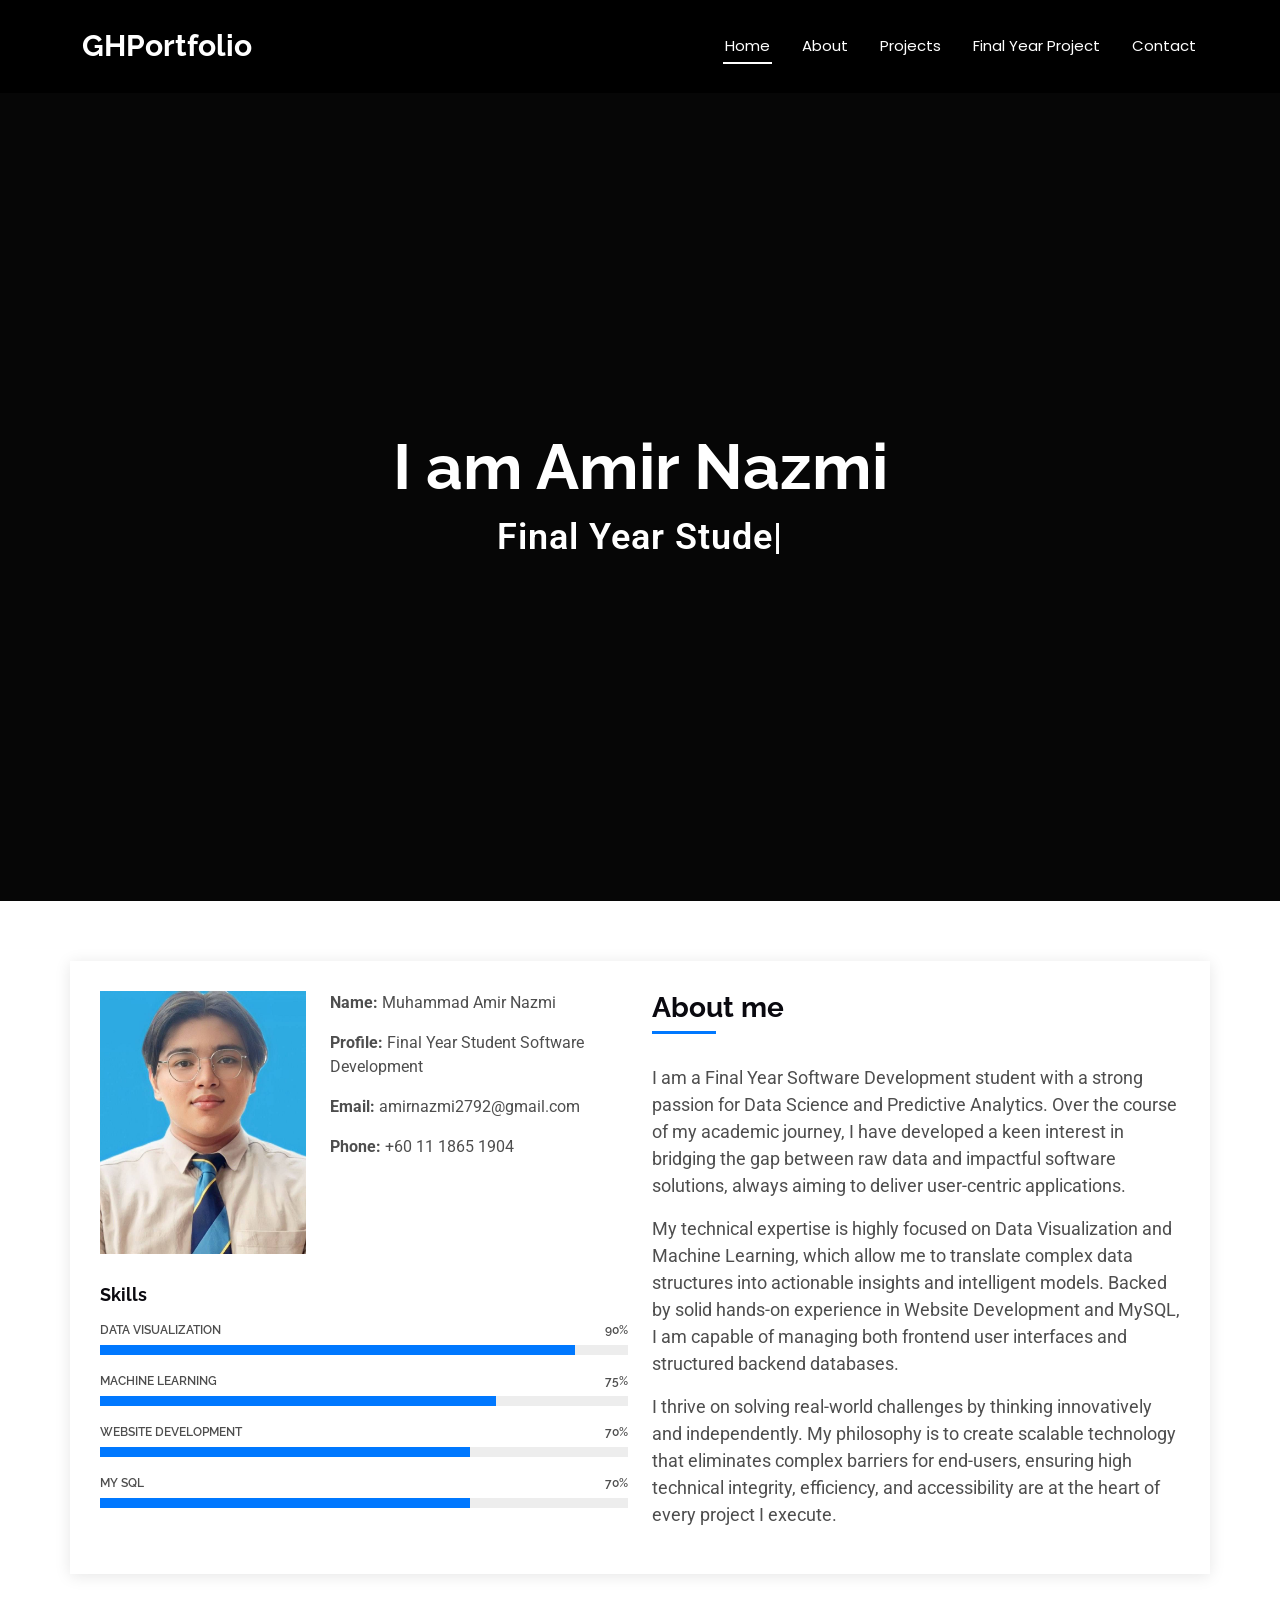
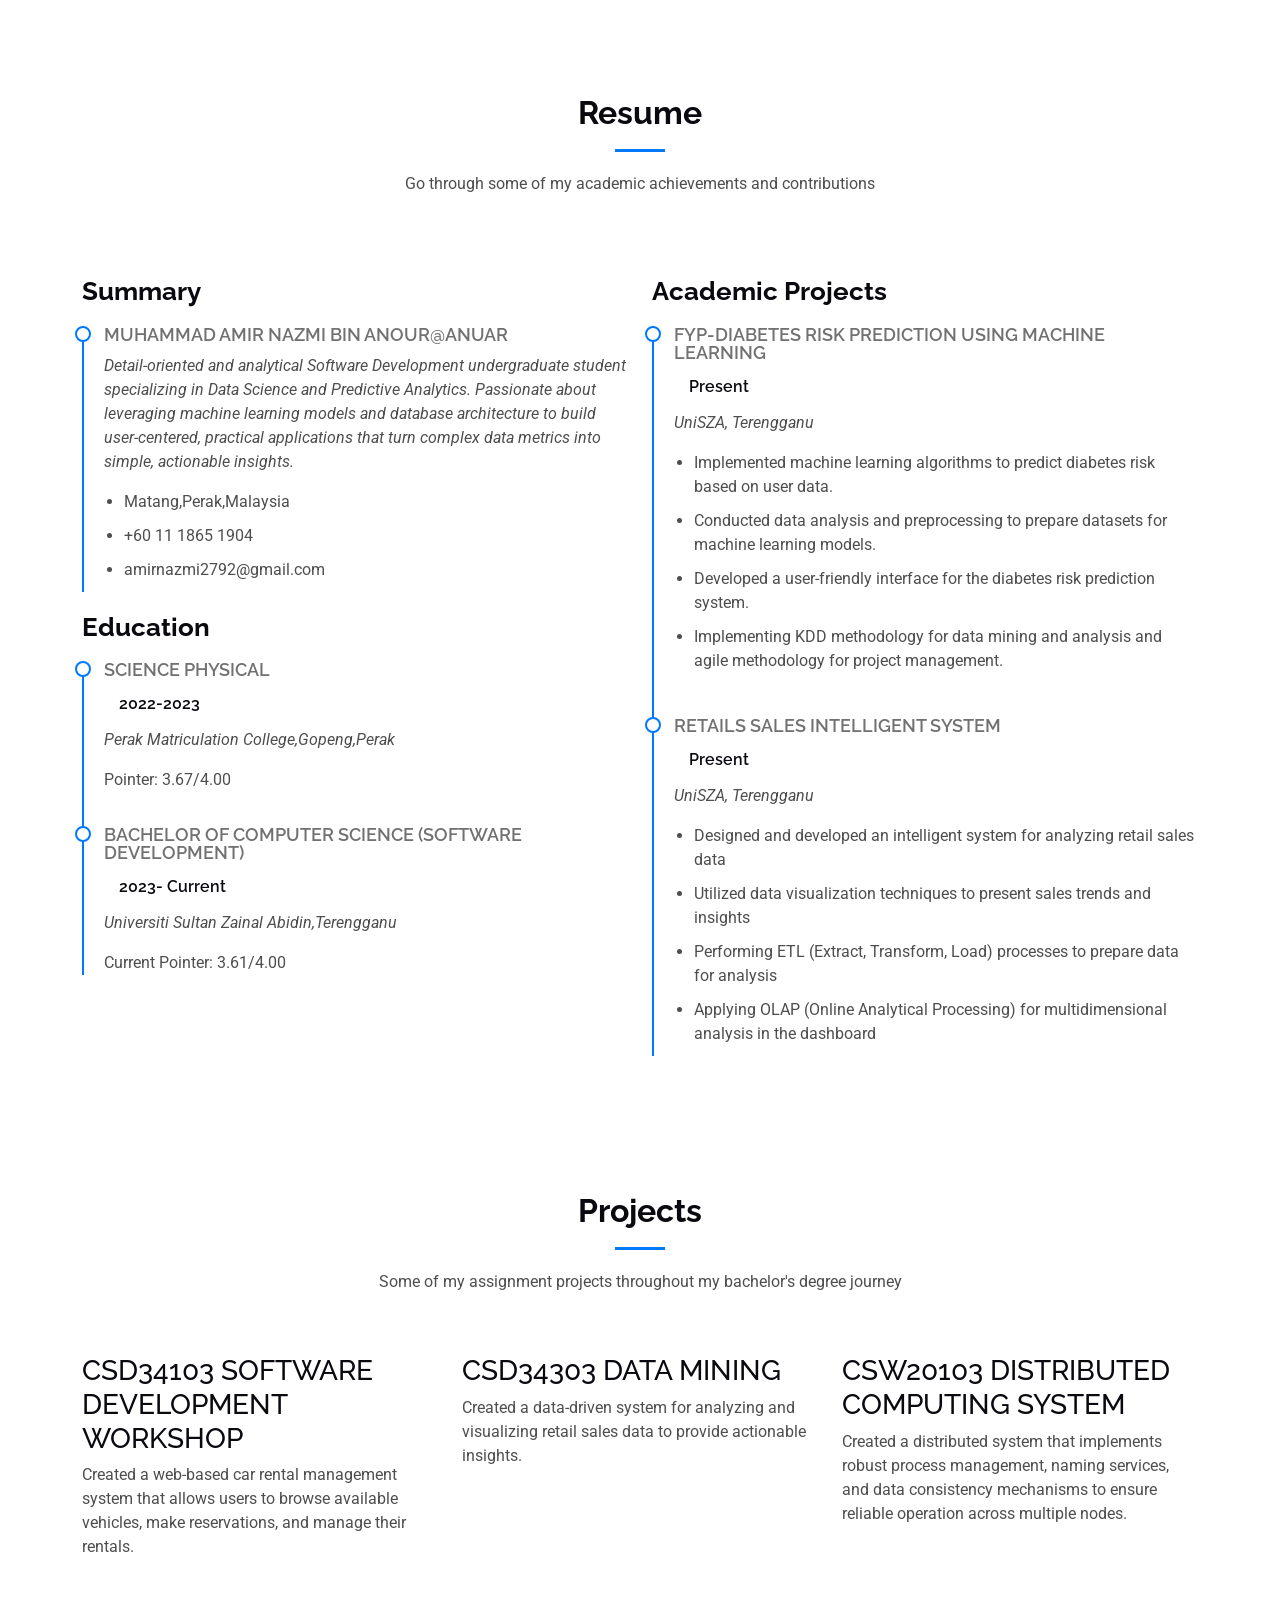
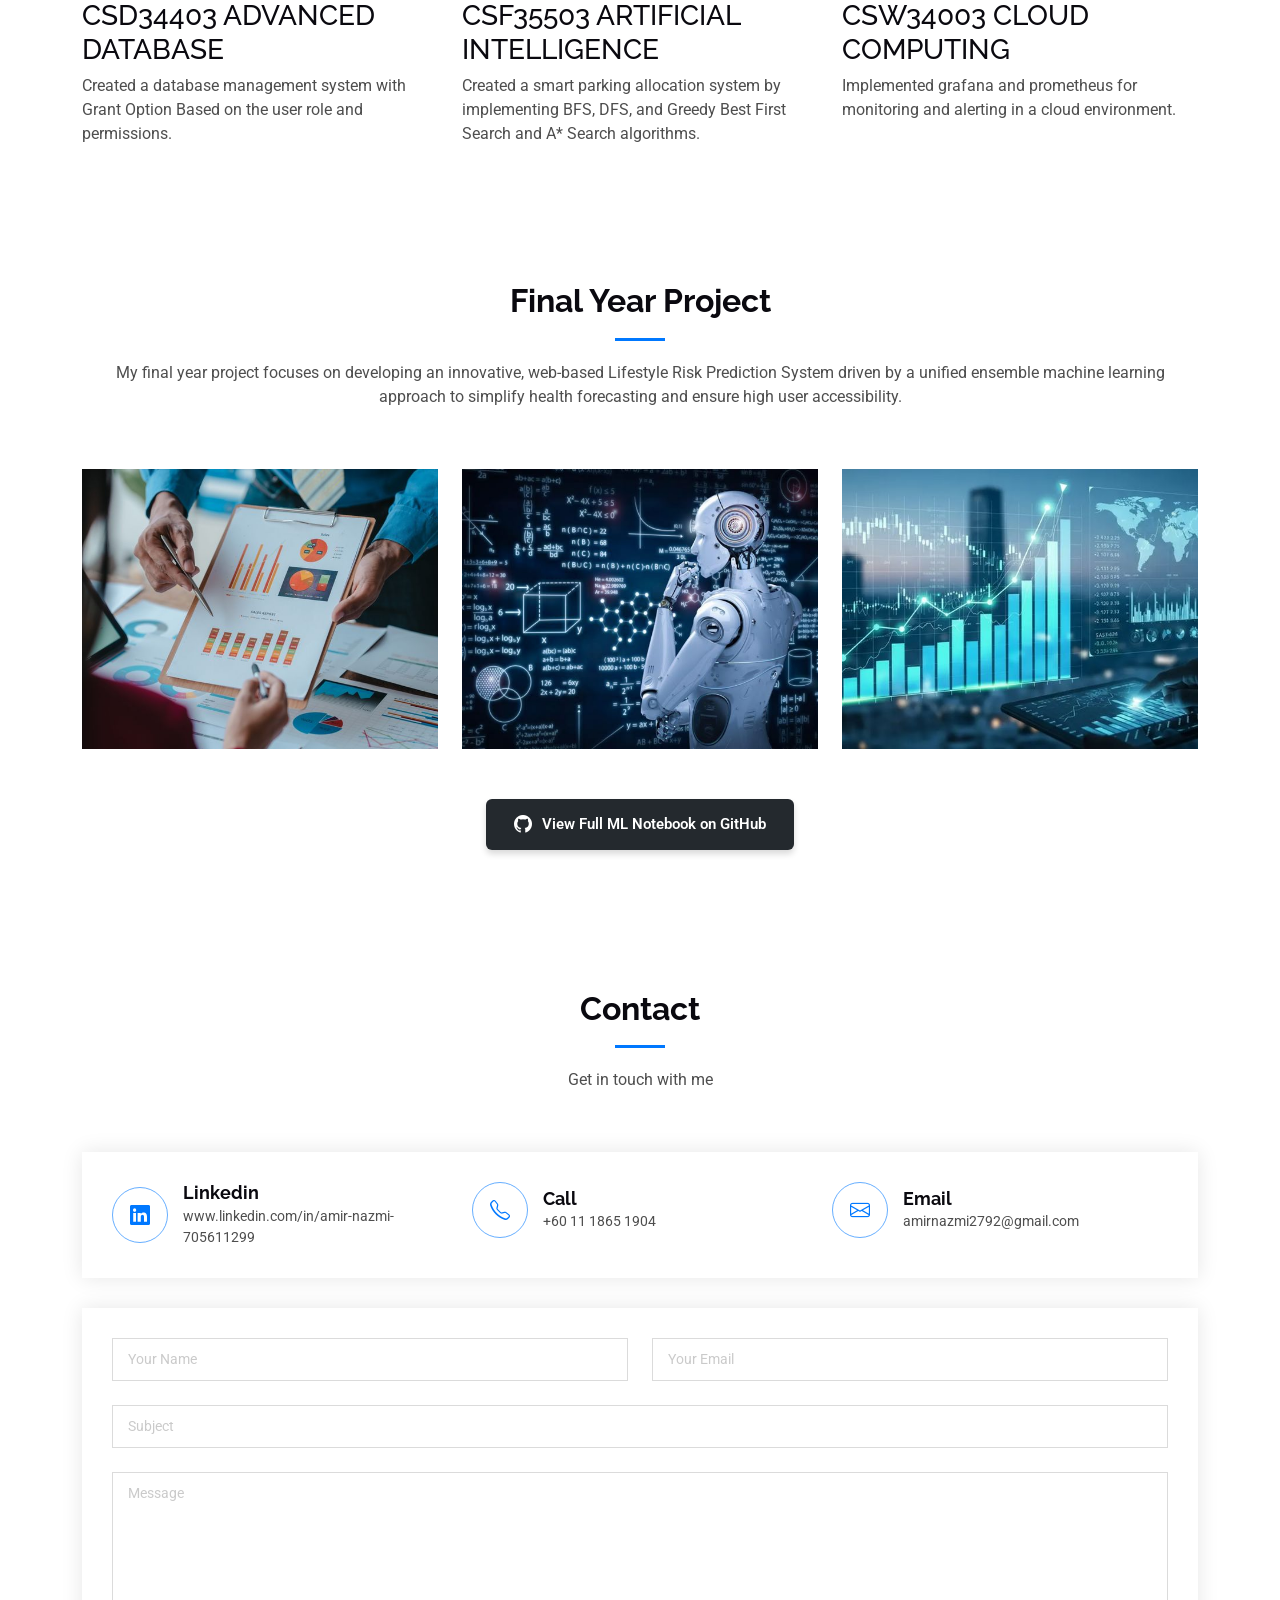
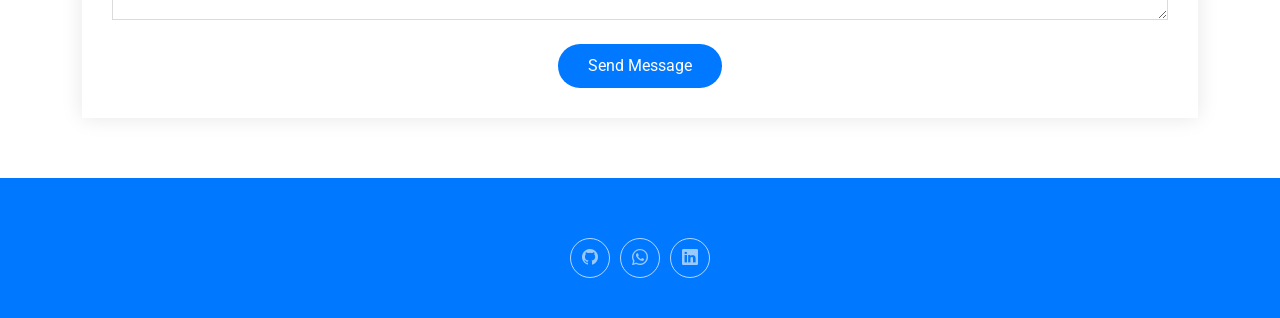
==== commit b9bccd2f: "feat: finalize main portfolio layout" ====
--- a/index.html
+++ b/index.html
@@ -18,7 +18,6 @@
   <link href="assets/vendor/bootstrap-icons/bootstrap-icons.css" rel="stylesheet">
   <link href="assets/vendor/aos/aos.css" rel="stylesheet">
   <link href="assets/vendor/glightbox/css/glightbox.min.css" rel="stylesheet">
-  <link href="assets/vendor/swiper/swiper-bundle.min.css" rel="stylesheet">
 
   <!-- Main CSS File -->
   <link href="assets/css/main.css" rel="stylesheet">
@@ -447,11 +446,9 @@
   <script src="assets/vendor/aos/aos.js"></script>
   <script src="assets/vendor/typed.js/typed.umd.js"></script>
   <script src="assets/vendor/waypoints/noframework.waypoints.js"></script>
-  <script src="assets/vendor/purecounter/purecounter_vanilla.js"></script>
   <script src="assets/vendor/glightbox/js/glightbox.min.js"></script>
   <script src="assets/vendor/imagesloaded/imagesloaded.pkgd.min.js"></script>
   <script src="assets/vendor/isotope-layout/isotope.pkgd.min.js"></script>
-  <script src="assets/vendor/swiper/swiper-bundle.min.js"></script>
 
   <!-- Main JS File -->
   <script src="assets/js/main.js"></script>
